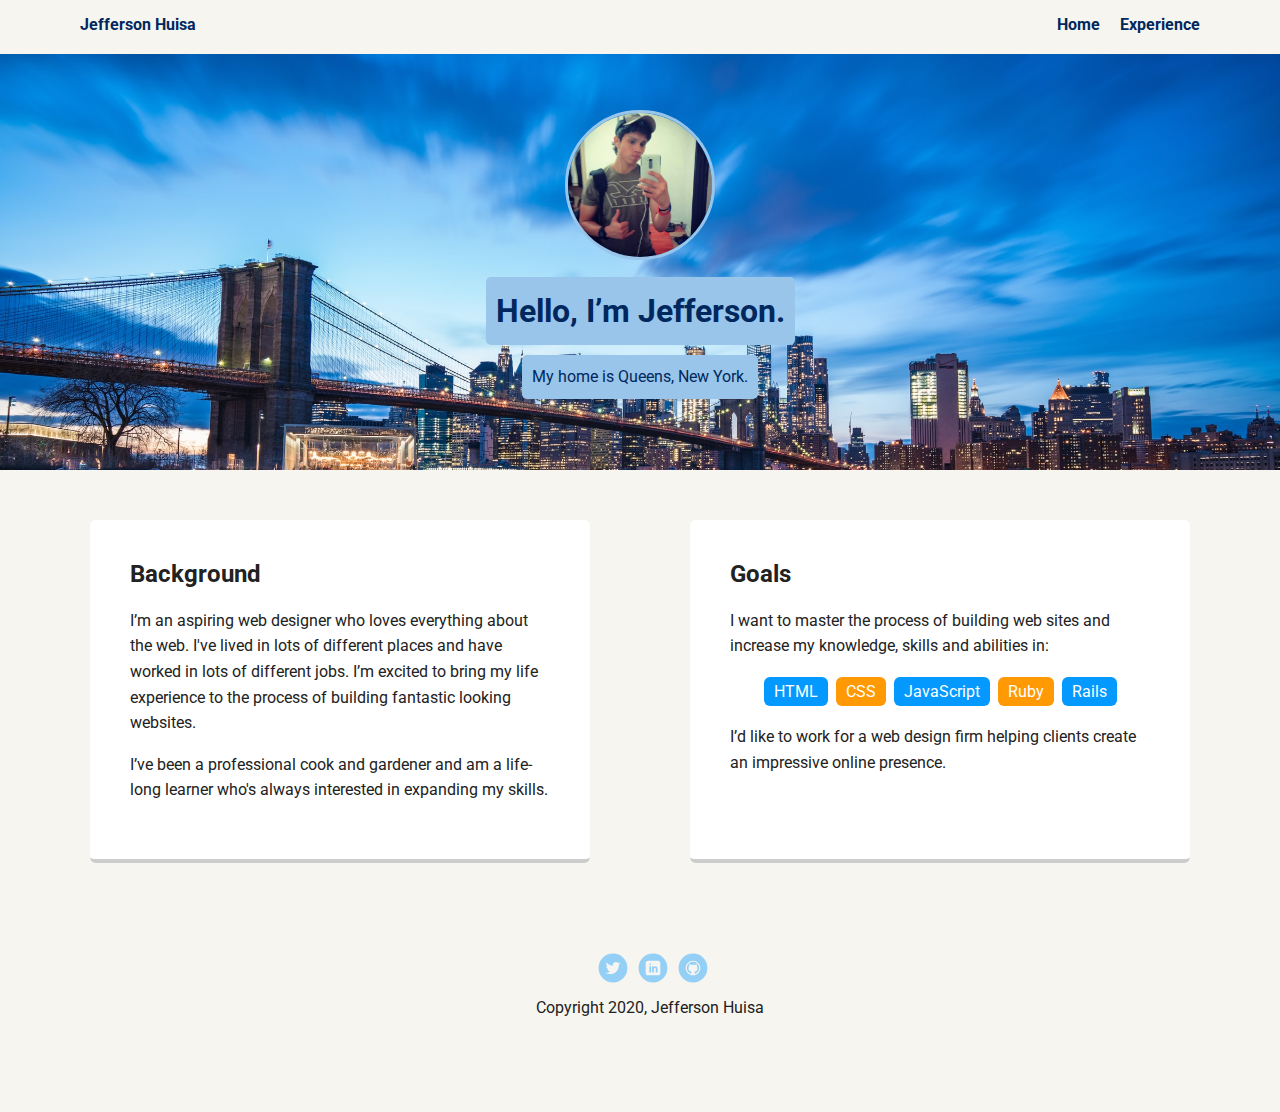
==== index.html @ 78e215ff "Deleted some folders" ====
<!DOCTYPE html>
<html lang="en">
  <head>
    <meta charset="utf-8" />
    <title>Jefferson Huisa's Profile</title>
    <meta name="viewport" content="width=device-width, initial-scale=1.0" />
    <link rel="stylesheet" href="styles.css" />
    <link
      href="https://fonts.googleapis.com/css?family=Muli%7CRoboto:400,300,500,700,900"
      rel="stylesheet"
    />
  </head>

  <body>
    <div class="main-nav">
      <ul class="nav">
        <li class="name">Jefferson Huisa</li>
        <li><a href="#">Home</a></li>
        <li><a href="#">Experience</a></li>
      </ul>
    </div>

    <header>
      <img
        src="images/me.jpg"
        alt="Picture of Jefferson Huisa"
        class="profile-image"
      />
      <h1 class="tag name">Hello, I’m Jefferson.</h1>
      <p class="tag location">My home is Queens, New York.</p>
    </header>

    <main class="flex">
      <div class="card">
        <h2>Background</h2>
        <p>
          I’m an aspiring web designer who loves everything about the web. I've
          lived in lots of different places and have worked in lots of different
          jobs. I’m excited to bring my life experience to the process of
          building fantastic looking websites.
        </p>
        <p>
          I’ve been a professional cook and gardener and am a life-long learner
          who's always interested in expanding my skills.
        </p>
      </div>

      <div class="card">
        <h2>Goals</h2>
        <p>
          I want to master the process of building web sites and increase my
          knowledge, skills and abilities in:
        </p>
        <ul class="skills">
          <li>HTML</li>
          <li>CSS</li>
          <li>JavaScript</li>
          <li>Ruby</li>
          <li>Rails</li>
        </ul>
        <p>
          I’d like to work for a web design firm helping clients create an
          impressive online presence.
        </p>
      </div>
    </main>
    <footer>
      <ul>
        <li>
          <a href="https://twitter.com/j3ffh95" class="social twitter"
            >Twitter</a
          >
        </li>
        <li>
          <a
            href="https://www.linkedin.com/in/jeffhuisa/"
            class="social linkedin"
            >LinkedIn</a
          >
        </li>
        <li>
          <a href="https://github.com/j3ffh95" class="social github">Github</a>
        </li>
      </ul>
      <p class="copyright">Copyright 2020, Jefferson Huisa</p>
    </footer>
  </body>
</html>
---- styles.css ----
/* Global Layout Set-up */
* {
  box-sizing: border-box;
}

body {
  margin: 0;
  padding: 0;
  text-align: center;
  font-family: "Roboto", sans-serif;
  color: #222;
  background: #f7f5f0;
}
/* Link Styles */

a {
  text-decoration: none;
  color: #00285e;
}
a:hover {
  color: #6633ff;
}

/* Section Styles */

.main-nav {
  width: 100%;
  background: #f7f5ef;
  min-height: 30px;
  padding: 10px;
  position: fixed;
  text-align: center;
}
.nav {
  display: flex;
  justify-content: space-around;
  font-weight: 700;
  list-style-type: none;
  margin: 0 auto;
  padding: 0;
}

.nav .name {
  display: block;
  margin-right: auto;
  color: #00285e;
}
.nav li {
  padding: 5px 10px 10px 10px;
}
.nav a {
  transition: all 0.5s;
}
.nav a:hover {
  color: #98c5e9;
}

header {
  text-align: center;
  background: url("images/nyc1.jpg") no-repeat top center;
  background-size: cover;
  overflow: hidden;
  padding-top: 60px;
}
header {
  line-height: 1.5;
}
header .profile-image {
  margin-top: 50px;
  width: 150px;
  height: 150px;
  border-radius: 50%;
  border: 3px solid #98c5e9;
  transition: all 0.5s;
}
header .profile-image:hover {
  transform: scale(1.2) rotate(5deg);
}
.tag {
  background-color: #98c5e9;
  color: #00285e;
  padding: 10px;
  border-radius: 5px;
  display: table;
  margin: 10px auto;
}
.location {
  background-color: #98c5e9;
  color: #00285e;
}
.card {
  margin: 30px;
  padding: 20px 40px 40px;
  max-width: 500px;
  text-align: left;
  background: #fff;
  border-bottom: 4px solid #ccc;
  border-radius: 6px;
  transition: all 0.5s;
}
.card:hover {
  border-color: #000;
}

ul.skills {
  padding: 0;
  text-align: center;
}

.skills li {
  border-radius: 6px;
  display: inline-block;
  background: #ff9904;
  color: white;
  padding: 5px 10px;
  margin: 2px;
}

.skills li:nth-child(odd) {
  background: #0399ff;
}

footer {
  width: 100%;
  min-height: 30px;
  padding: 20px 0 40px 20px;
}

footer .copyright {
  top: -8px;
  font-size: 0.75em;
}

footer ul {
  list-style-type: none;
  margin: 0;
  padding: 0;
}

footer ul li {
  display: inline-block;
}

a.social {
  display: inline-block;
  text-indent: -9999px;
  margin-left: 5px;
  width: 30px;
  height: 30px;
  background-size: 30px 30px;
  opacity: 0.4;
  transition: all 0.5s;
}
a.twitter {
  background-image: url(images/twitter.svg);
}
a.linkedin {
  background-image: url(images/linkedin.svg);
}
a.github {
  background-image: url(images/github.svg);
}
a.social:hover {
  opacity: 1;
}
.clearfix {
  clear: both;
}

/* Styles for larger screens */
@media screen and (min-width: 720px) {
  .flex {
    display: -ms-flexbox; /* TWEENER - IE 10 */
    display: flex;
    max-width: 1200px;
    -ms-flex-pack: distribute;
    justify-content: space-around;
    margin: 0 auto;
  }

  header {
    min-height: 470px;
  }

  .nav {
    max-width: 1200px;
    padding: 0 30px;
  }

  main {
    padding-top: 20px;
  }

  main p {
    line-height: 1.6em;
  }

  footer {
    font-size: 1.3em;
    max-width: 1200px;
    margin: 40px auto;
  }
}
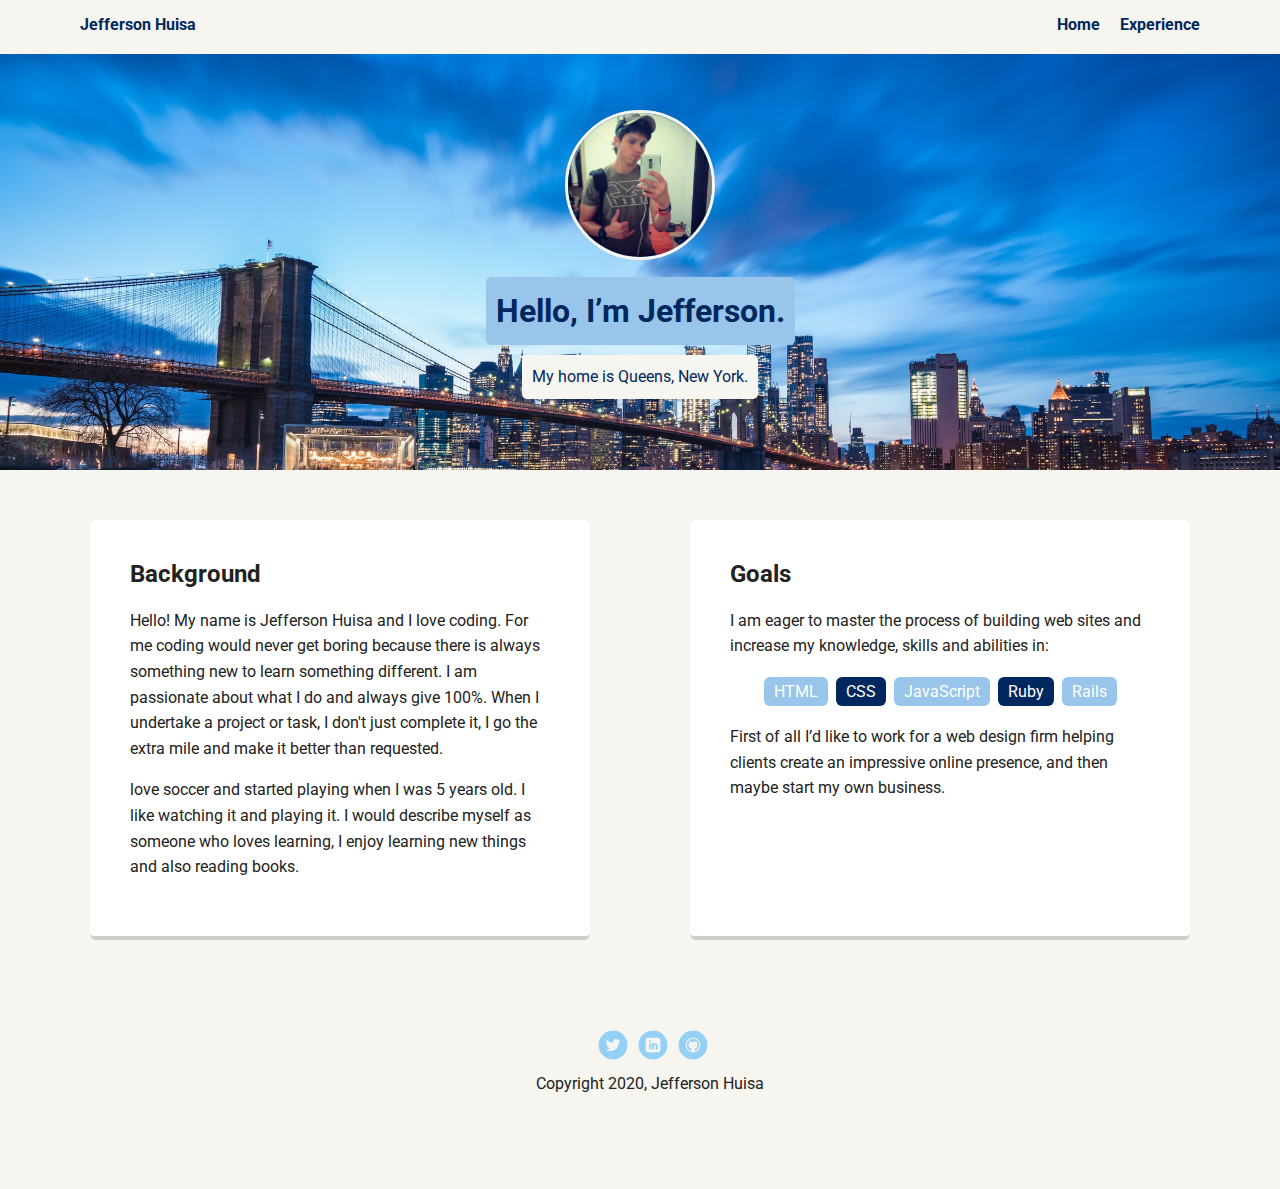
==== commit 4ac10f07: "Added experience page" ====
--- a/index.html
+++ b/index.html
@@ -15,8 +15,8 @@
     <div class="main-nav">
       <ul class="nav">
         <li class="name">Jefferson Huisa</li>
-        <li><a href="#">Home</a></li>
-        <li><a href="#">Experience</a></li>
+        <li><a href="index.html">Home</a></li>
+        <li><a href="experience.html">Experience</a></li>
       </ul>
     </div>
 
@@ -34,21 +34,23 @@
       <div class="card">
         <h2>Background</h2>
         <p>
-          I’m an aspiring web designer who loves everything about the web. I've
-          lived in lots of different places and have worked in lots of different
-          jobs. I’m excited to bring my life experience to the process of
-          building fantastic looking websites.
+          Hello! My name is Jefferson Huisa and I love coding. For me coding
+          would never get boring because there is always something new to learn
+          something different. I am passionate about what I do and always give
+          100%. When I undertake a project or task, I don't just complete it, I
+          go the extra mile and make it better than requested.
         </p>
         <p>
-          I’ve been a professional cook and gardener and am a life-long learner
-          who's always interested in expanding my skills.
+          love soccer and started playing when I was 5 years old. I like
+          watching it and playing it. I would describe myself as someone who
+          loves learning, I enjoy learning new things and also reading books.
         </p>
       </div>
 
       <div class="card">
         <h2>Goals</h2>
         <p>
-          I want to master the process of building web sites and increase my
+          I am eager to master the process of building web sites and increase my
           knowledge, skills and abilities in:
         </p>
         <ul class="skills">
@@ -59,8 +61,9 @@
           <li>Rails</li>
         </ul>
         <p>
-          I’d like to work for a web design firm helping clients create an
-          impressive online presence.
+          First of all I’d like to work for a web design firm helping clients
+          create an impressive online presence, and then maybe start my own
+          business.
         </p>
       </div>
     </main>
--- a/styles.css
+++ b/styles.css
@@ -62,6 +62,14 @@
   overflow: hidden;
   padding-top: 60px;
 }
+
+.header-exp {
+  text-align: center;
+  background: url("images/experience.jpg") no-repeat center;
+  background-size: cover;
+  overflow: hidden;
+  padding-top: 60px;
+}
 header {
   line-height: 1.5;
 }
@@ -70,7 +78,7 @@
   width: 150px;
   height: 150px;
   border-radius: 50%;
-  border: 3px solid #98c5e9;
+  border: 3px solid #f7f5ef;
   transition: all 0.5s;
 }
 header .profile-image:hover {
@@ -85,8 +93,12 @@
   margin: 10px auto;
 }
 .location {
-  background-color: #98c5e9;
-  color: #00285e;
+  background-color: #f7f5ef;
+  color: #00285e;
+}
+
+#card-exp {
+  max-width: 70%;
 }
 .card {
   margin: 30px;
@@ -110,14 +122,14 @@
 .skills li {
   border-radius: 6px;
   display: inline-block;
-  background: #ff9904;
+  background: #00285e;
   color: white;
   padding: 5px 10px;
   margin: 2px;
 }
 
 .skills li:nth-child(odd) {
-  background: #0399ff;
+  background: #98c5e9;
 }
 
 footer {
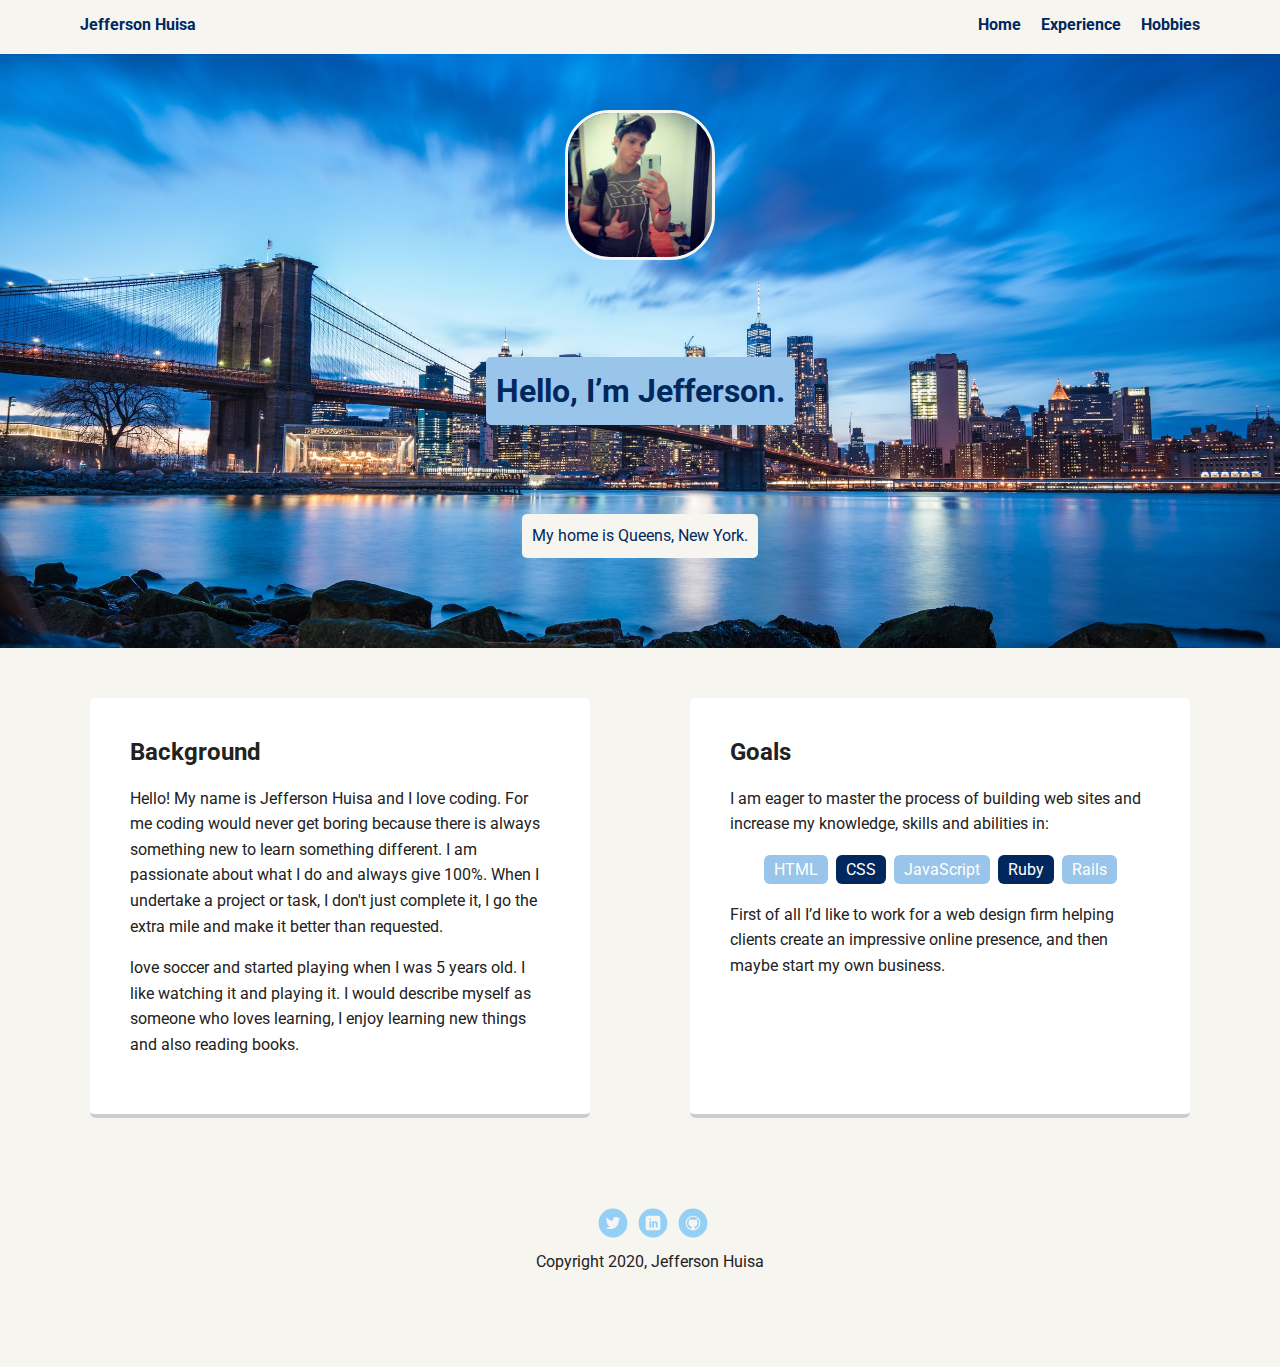
==== commit 8d32c470: "Added the hobbies page" ====
--- a/index.html
+++ b/index.html
@@ -17,6 +17,7 @@
         <li class="name">Jefferson Huisa</li>
         <li><a href="index.html">Home</a></li>
         <li><a href="experience.html">Experience</a></li>
+        <li><a href="hobbies.html">Hobbies</a></li>
       </ul>
     </div>
 
--- a/styles.css
+++ b/styles.css
@@ -77,12 +77,12 @@
   margin-top: 50px;
   width: 150px;
   height: 150px;
-  border-radius: 50%;
+  border-radius: 30%;
   border: 3px solid #f7f5ef;
   transition: all 0.5s;
 }
 header .profile-image:hover {
-  transform: scale(1.2) rotate(5deg);
+  transform: scale(1.2) rotate(360deg);
 }
 .tag {
   background-color: #98c5e9;
@@ -90,7 +90,7 @@
   padding: 10px;
   border-radius: 5px;
   display: table;
-  margin: 10px auto;
+  margin: 7% auto;
 }
 .location {
   background-color: #f7f5ef;
